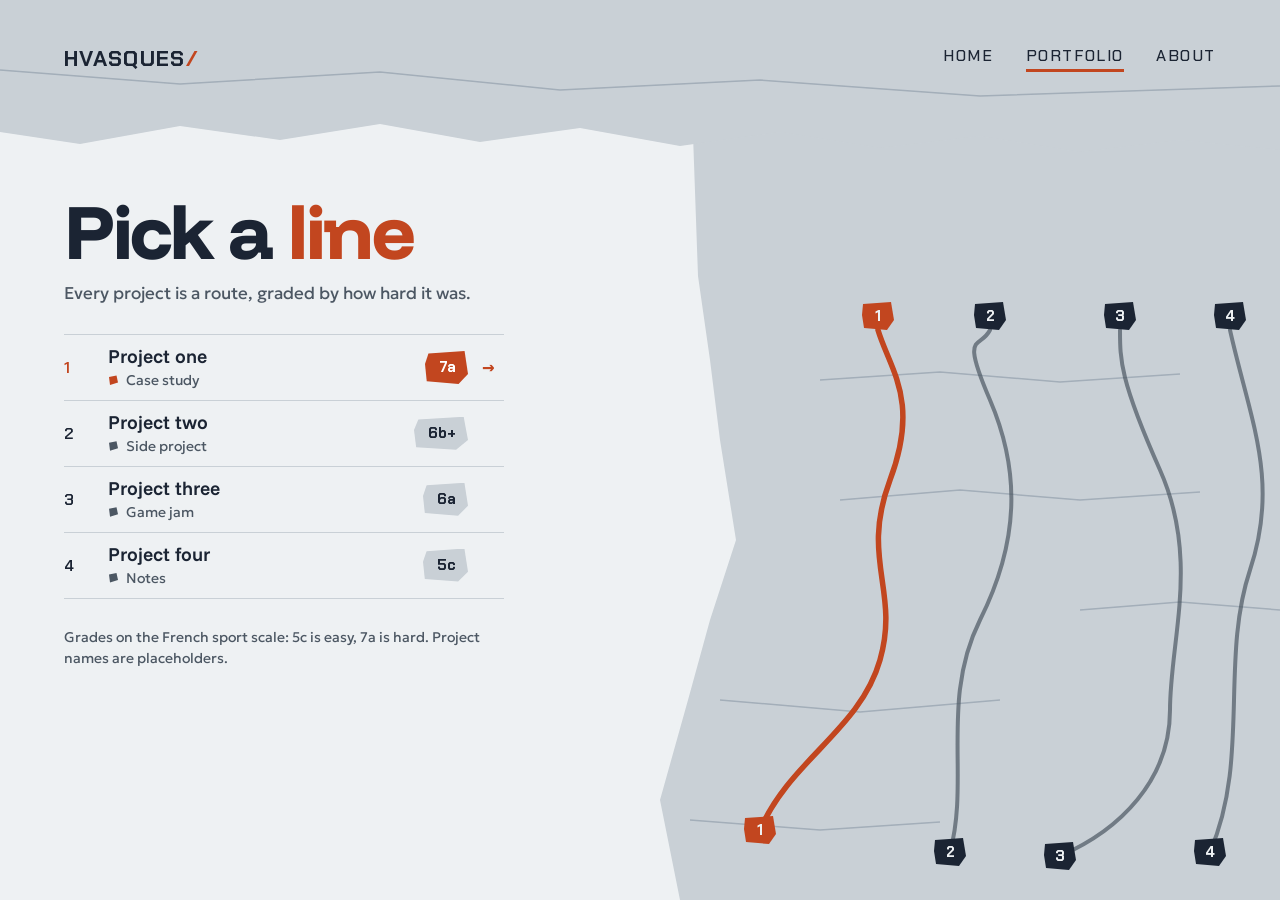
==== portfolio/index.html @ cdcd8acb "Constrói o site a partir do handoff: Home, Portfólio e modelo de projeto - tokens.css concentra core" ====
<!doctype html>
<html lang="en">
<head>
  <meta charset="utf-8">
  <meta name="viewport" content="width=device-width, initial-scale=1">
  <title>Portfolio — hvasques</title>
  <meta name="description" content="Every project is a route, graded by how hard it was.">
  <link rel="preconnect" href="https://fonts.googleapis.com">
  <link rel="preconnect" href="https://fonts.gstatic.com" crossorigin>
  <link rel="stylesheet" href="/assets/css/tokens.css">
  <link rel="stylesheet" href="/assets/css/base.css">
  <link rel="stylesheet" href="/assets/css/portfolio.css">
  <script type="module" src="/assets/js/pages/portfolio.js"></script>
</head>
<body>
  <rock-roof></rock-roof>
  <div class="rock wall wall--topo"></div>
  <site-header current="portfolio"></site-header>

  <main class="content content--portfolio">
    <div class="copy--portfolio">
      <div class="intro">
        <h1 class="title title--sm">Pick a <span class="hl">line</span></h1>
        <p class="lede">Every project is a route, graded by how hard it was.</p>
      </div>

      <!-- Rows are built from assets/js/data/projects.js -->
      <div class="routes" data-routes></div>

      <p class="note">Grades on the French sport scale: 5c is easy, 7a is hard. Project names are placeholders.</p>
    </div>
  </main>
</body>
</html>
---- assets/css/tokens.css ----
/* ==========================================================================
   Design tokens: the ONE file to edit to restyle the whole site.
   Colors, fonts, scale and shapes. Every other CSS and JS file reads these.
   ========================================================================== */

/* Fonts are loaded here so that swapping a family is a one-file change:
   edit this URL and the matching --font-* variable below. */
@import url("https://fonts.googleapis.com/css2?family=Chakra+Petch:wght@500;600;700&family=Funnel+Display:wght@700;800&family=Funnel+Sans:wght@400;500;600&family=Geologica:wght@400;500&display=swap");

:root {
  /* ---- Colors (palette: Alpenglow) ---- */
  --ground:  #EEF1F3; /* page background */
  --surface: #C9D0D6; /* rock (roof, walls), inactive grade badge, list rules */
  --ink:     #1B2433; /* text */
  --muted:   #4C5763; /* secondary text, inactive routes and holds */
  --texture: #A3AEB9; /* strata lines and decorative holds. Never for text */
  --path:    #C2461F; /* the ONLY "go here" color. Alternative: Rooftop #D9121A */
  --on-path: #FFFFFF; /* text on top of --path */

  /* ---- Fonts ---- */
  --font-ui:    "Chakra Petch", sans-serif;       /* logo, menu, buttons, grades, route numbers */
  --font-title: "Funnel Display", sans-serif;     /* page titles (h1) */
  --font-name:  "Funnel Sans", sans-serif;        /* project names, section headings */
  --font-body:  "Geologica", system-ui, sans-serif;

  /* ---- Scale ----
     The rock is drawn on a 1280 x 760 design frame. --u is the size of one
     frame unit: the frame is scaled to FIT inside the window, never stretched.
     Whatever space is left over (ultrawide or very tall windows) is filled
     with extra rock segments. See assets/js/components/rock.js. */
  --u-min: 0.75px; /* the rock never gets smaller than this */
  --u-max: 1.5px;  /* nor bigger, so it doesn't balloon on huge monitors */
  --u: clamp(var(--u-min), min(100vw / 1280, 100vh / 760), var(--u-max));

  /* ---- Layout ---- */
  --gutter: 64px; /* side padding of the page; the menu ends this far from the edge */

  /* ---- Shapes (all flat, sharp corners) ---- */
  --shape-button: polygon(0 0, 100% 0, calc(100% - 14px) 100%, 0 100%);
  --shape-grade:  polygon(8% 8%, 92% 0, 100% 70%, 78% 100%, 4% 92%, 0 40%);
  --shape-marker: polygon(10% 20%, 85% 5%, 100% 75%, 20% 100%);
}
---- assets/css/base.css ----
/* ==========================================================================
   Shared styles: page frame, rock, header, and the small reusable pieces
   (title, label, grade badge, button, holds). No colors or fonts are written
   here directly; they all come from tokens.css.
   ========================================================================== */

*, *::before, *::after { box-sizing: border-box; }

body {
  position: relative;
  margin: 0;
  /* At least one window tall, so the walls always reach the floor */
  min-height: max(100vh, calc(760 * var(--u)));
  background: var(--ground);
  color: var(--ink);
  font-family: var(--font-body);
}

a { color: var(--ink); }
a:hover { color: var(--path); }
:focus-visible { outline: 2px solid var(--ink); outline-offset: 2px; }

/* ---- Rock (drawn by assets/js/components/rock.js) ----------------------- */
/* Layers: walls 0, roof 1, content 2, header 3 */

.rock {
  position: absolute;
  overflow: hidden;
  pointer-events: none;
}
.rock > svg {
  position: absolute;
  inset: 0;
  width: 100%;
  height: 100%;
  display: block;
}
.rock__fill { fill: var(--surface); }
.rock__strata polyline {
  fill: none;
  stroke: var(--texture);
  stroke-width: 1.5;
  vector-effect: non-scaling-stroke;
}

rock-roof {
  display: block;
  z-index: 1;
  top: 0;
  left: 0;
  width: 100%;
  height: calc(152 * var(--u));
}

.wall {
  z-index: 0;
  top: 0;
  right: 0;
  height: 100%;
}

/* ---- Holds (shapes live in assets/js/components/holds.js) ---------------- */

.hold { fill: var(--texture); }          /* decoration on the rock */
.hold--route { fill: var(--path); }      /* a hold on the highlighted route */
.hold--badge { fill: var(--ink); }       /* route-number badge on the topo */
.hold--section { fill: var(--muted); transition: fill 0.25s ease; }
.hold--badge.is-on,
.hold--section.is-on { fill: var(--path); }

/* ---- Header (rendered by assets/js/components/header.js) ----------------- */

site-header {
  position: absolute;
  z-index: 3;
  top: 0;
  left: 0;
  right: 0;
  display: flex;
  flex-wrap: wrap;
  align-items: center;
  justify-content: space-between;
  gap: 16px 64px;
  padding: 44px var(--gutter) 0;
}

.brand {
  font-family: var(--font-ui);
  font-weight: 700;
  font-size: 22px;
  letter-spacing: 0.06em;
  text-transform: uppercase;
  text-decoration: none;
}
.brand a { text-decoration: none; }
.brand ol {
  display: flex;
  flex-wrap: wrap;
  align-items: baseline;
  margin: 0;
  padding: 0;
  list-style: none;
}
.brand .crumb-mid { color: var(--muted); }
.brand .crumb-mid:hover { color: var(--path); }
.slash { color: var(--path); }

.nav {
  display: flex;
  flex-wrap: wrap;
  gap: 32px;
  font-family: var(--font-ui);
  font-weight: 500;
  font-size: 16px;
  letter-spacing: 0.1em;
  text-transform: uppercase;
}
.nav a { padding-bottom: 6px; text-decoration: none; }
.nav a[aria-current="page"] { box-shadow: inset 0 -3px 0 var(--path); }

/* ---- Content ------------------------------------------------------------- */

.content {
  position: relative;
  z-index: 2;
  /* Starts under the roof: tied to the roof's height so it never overlaps */
  padding: calc(152 * var(--u) + var(--content-gap, 55px)) var(--gutter) 56px;
}

.title {
  margin: 0;
  font-family: var(--font-title);
  font-weight: 800;
  font-size: clamp(56px, 8vw, 104px);
  line-height: 0.92;
  letter-spacing: -0.03em;
}
.title--sm { font-size: clamp(48px, 6vw, 80px); }
.hl { color: var(--path); }

.lede {
  margin: 0;
  font-size: 19px;
  line-height: 1.55;
  color: var(--muted);
}

/* Label: plain text with a hold-shaped marker in front */
.label {
  display: inline-flex;
  align-items: center;
  gap: 8px;
  font-size: 14px;
  color: var(--muted);
}
.label::before {
  content: "";
  flex: none;
  width: 10px;
  height: 10px;
  background: var(--muted);
  clip-path: var(--shape-marker);
}
.label--on::before,
.is-on .label::before { background: var(--path); }

/* Grade badge: a grade inside a hold shape */
.grade {
  font-family: var(--font-ui);
  font-weight: 700;
  font-size: 15px;
  line-height: 1;
  padding: 9px 12px 9px 14px;
  background: var(--surface);
  color: var(--ink);
  clip-path: var(--shape-grade);
}
.grade--on,
.is-on .grade { background: var(--path); color: var(--on-path); }
.grade--lg { font-size: 18px; padding: 11px 14px 11px 16px; }

/* Primary button: the right edge is cut on a diagonal */
.btn {
  display: inline-block;
  align-self: flex-start;
  padding: 18px 38px 18px 24px;
  font-family: var(--font-ui);
  font-weight: 600;
  font-size: 16px;
  letter-spacing: 0.08em;
  text-transform: uppercase;
  text-decoration: none;
  background: var(--path);
  color: var(--on-path);
  clip-path: var(--shape-button);
}
.btn:hover { color: var(--on-path); }

@media (prefers-reduced-motion: reduce) {
  *, *::before, *::after { animation: none !important; transition: none !important; }
}

@media (max-width: 860px) {
  :root { --gutter: 20px; }
  .nav { gap: 18px; }
}
---- assets/css/portfolio.css ----
/* Portfolio: list of projects on the left, topo wall on the right */

.content--portfolio { --content-gap: 43px; padding-bottom: 48px; }

.wall--topo { width: calc(720 * var(--u)); }

.copy--portfolio {
  display: flex;
  flex-direction: column;
  gap: 28px;
  max-width: 440px;
}
.copy--portfolio .intro { display: flex; flex-direction: column; gap: 14px; }
.copy--portfolio .lede { font-size: 17px; }
.note { margin: 0; font-size: 14px; line-height: 1.5; color: var(--muted); }

/* ---- Project rows (built by assets/js/pages/portfolio.js) ---- */

.routes {
  display: flex;
  flex-direction: column;
  border-top: 1px solid var(--surface);
}
.row {
  display: grid;
  grid-template-columns: 30px minmax(0, 1fr) auto 16px;
  align-items: center;
  gap: 14px;
  min-height: 44px;
  padding: 11px 6px 11px 0;
  border-bottom: 1px solid var(--surface);
  color: var(--ink);
  text-decoration: none;
  transition: background-color 0.15s ease;
}
.row:hover {
  color: var(--ink);
  background: color-mix(in srgb, var(--surface) 35%, transparent);
}
.row__n {
  font-family: var(--font-ui);
  font-weight: 600;
  font-size: 16px;
}
.row__body { display: flex; flex-direction: column; gap: 4px; min-width: 0; }
.row__name {
  font-family: var(--font-name);
  font-weight: 600;
  font-size: 19px;
  line-height: 1.1;
}
.row__arrow {
  font-family: var(--font-ui);
  font-weight: 700;
  font-size: 18px;
  line-height: 1;
  color: var(--path);
  opacity: 0;
}
.row.is-on .row__n { color: var(--path); }
.row.is-on .row__arrow { opacity: 1; }

/* ---- Topo ---- */

.topo-route {
  fill: none;
  stroke: var(--muted);
  stroke-width: 4;
  stroke-linecap: round;
  opacity: 0.7;
}
.topo-route--on {
  stroke: var(--path);
  stroke-width: 5.5;
  opacity: 1;
}
.topo-num {
  fill: var(--ground);
  font-family: var(--font-ui);
  font-weight: 700;
  font-size: 15px;
  text-anchor: middle;
}

/* Not enough room for the wall next to the list */
@media (max-width: 1040px) { .wall--topo { display: none; } }
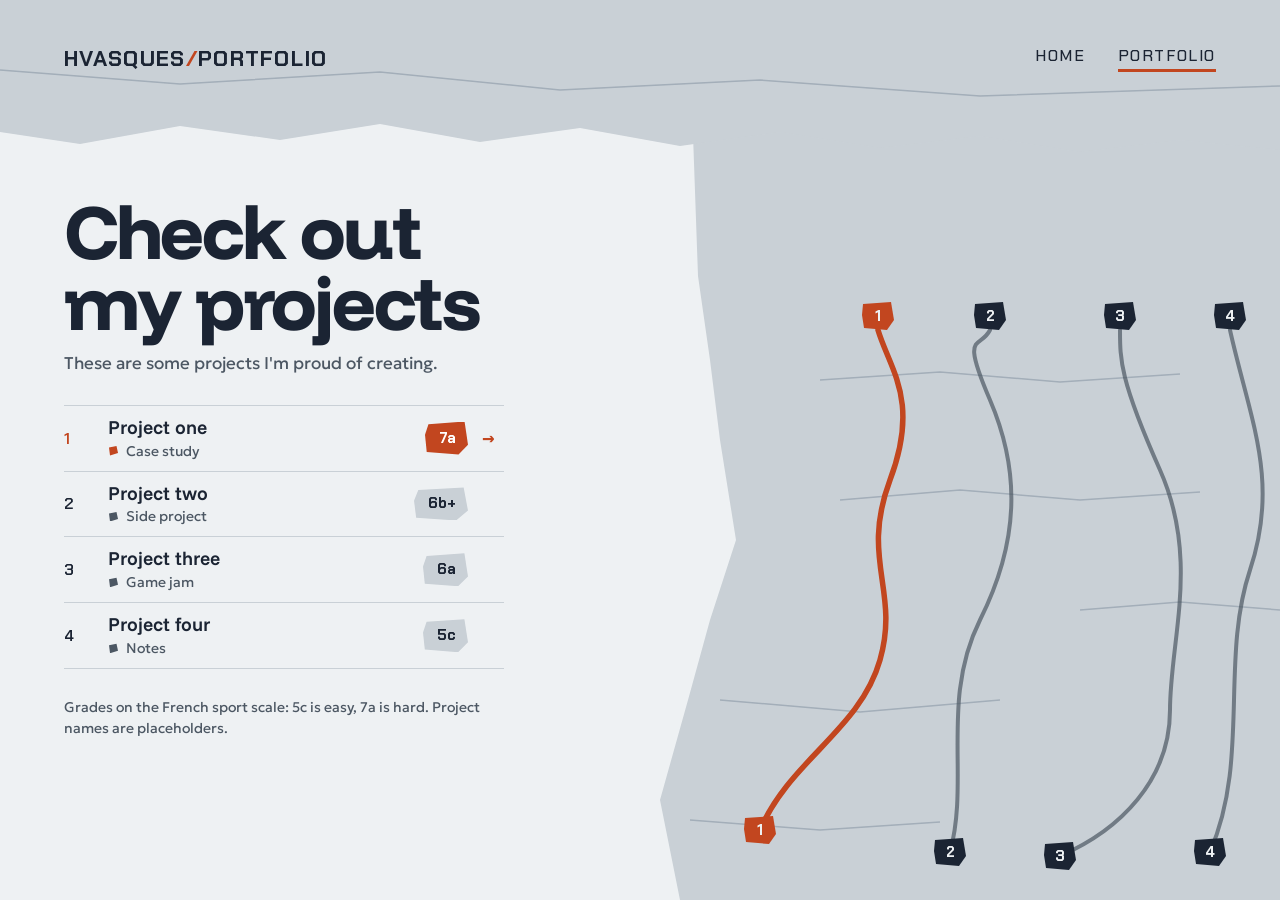
==== commit f9048344: "Portfólio: título 'Check out my projects' e nova linha de apresentação Co-Authored-By: Claude <norep" ====
--- a/portfolio/index.html
+++ b/portfolio/index.html
@@ -4,7 +4,7 @@
   <meta charset="utf-8">
   <meta name="viewport" content="width=device-width, initial-scale=1">
   <title>Portfolio — hvasques</title>
-  <meta name="description" content="Every project is a route, graded by how hard it was.">
+  <meta name="description" content="Some projects Higor Vasques is proud of creating.">
   <link rel="preconnect" href="https://fonts.googleapis.com">
   <link rel="preconnect" href="https://fonts.gstatic.com" crossorigin>
   <link rel="stylesheet" href="/assets/css/tokens.css">
@@ -20,8 +20,8 @@
   <main class="content content--portfolio">
     <div class="copy--portfolio">
       <div class="intro">
-        <h1 class="title title--sm">Pick a <span class="hl">line</span></h1>
-        <p class="lede">Every project is a route, graded by how hard it was.</p>
+        <h1 class="title title--sm">Check out my projects</h1>
+        <p class="lede">These are some projects I'm proud of creating.</p>
       </div>
 
       <!-- Rows are built from assets/js/data/projects.js -->
--- a/assets/css/tokens.css
+++ b/assets/css/tokens.css
@@ -39,4 +39,6 @@
   --shape-button: polygon(0 0, 100% 0, calc(100% - 14px) 100%, 0 100%);
   --shape-grade:  polygon(8% 8%, 92% 0, 100% 70%, 78% 100%, 4% 92%, 0 40%);
   --shape-marker: polygon(10% 20%, 85% 5%, 100% 75%, 20% 100%);
+  /* Pointer tag (like the "KMON!" cursor), with its tip at the top-right */
+  --shape-tag:    polygon(100% 0, calc(100% - 14px) 7px, 0 7px, 8px 100%, calc(100% - 7px) 100%, calc(100% - 7px) 14px);
 }
--- a/assets/css/base.css
+++ b/assets/css/base.css
@@ -6,11 +6,24 @@
 
 *, *::before, *::after { box-sizing: border-box; }
 
+html {
+  /* If the browser lets you scroll past the top or bottom of the page, what
+     shows beyond it is rock (a continuation of the roof), not a pale gap */
+  background: var(--surface);
+}
+/* With a mouse or trackpad, no rubber-band scrolling at all. Phones keep
+   theirs, because it is also how pull-to-refresh works. */
+@media (hover: hover) {
+  html, body { overscroll-behavior: none; }
+}
+
 body {
   position: relative;
   margin: 0;
-  /* At least one window tall, so the walls always reach the floor */
+  /* At least one window tall, so the walls always reach the floor.
+     svh = the window height on phones while the address bar is showing */
   min-height: max(100vh, calc(760 * var(--u)));
+  min-height: max(100svh, calc(760 * var(--u)));
   background: var(--ground);
   color: var(--ink);
   font-family: var(--font-body);
@@ -67,6 +80,14 @@
 .hold--section { fill: var(--muted); transition: fill 0.25s ease; }
 .hold--badge.is-on,
 .hold--section.is-on { fill: var(--path); }
+/* A number (or arrow) written on a badge */
+.hold-num {
+  fill: var(--ground);
+  font-family: var(--font-ui);
+  font-weight: 700;
+  font-size: 15px;
+  text-anchor: middle;
+}
 
 /* ---- Header (rendered by assets/js/components/header.js) ----------------- */
 
@@ -125,7 +146,10 @@
   z-index: 2;
   /* Starts under the roof: tied to the roof's height so it never overlaps */
   padding: calc(152 * var(--u) + var(--content-gap, 55px)) var(--gutter) 56px;
-}
+  /* The empty part of this box lies over the walls: let the mouse through */
+  pointer-events: none;
+}
+.content > * { pointer-events: auto; }
 
 .title {
   margin: 0;
@@ -195,12 +219,19 @@
   clip-path: var(--shape-button);
 }
 .btn:hover { color: var(--on-path); }
+.btn--sm { padding: 11px 28px 11px 16px; font-size: 13px; }
 
 @media (prefers-reduced-motion: reduce) {
   *, *::before, *::after { animation: none !important; transition: none !important; }
 }
 
+/* ---- Phones and narrow windows --------------------------------------------
+   One breakpoint for the whole site. Below it: no walls (each page's CSS
+   hides its own), and the header is only the menu, without the logo and
+   breadcrumb, which don't fit beside it. */
 @media (max-width: 860px) {
   :root { --gutter: 20px; }
-  .nav { gap: 18px; }
-}
+  site-header { justify-content: flex-end; }
+  .brand { display: none; }
+  .nav { gap: 22px; }
+}
--- a/assets/css/portfolio.css
+++ b/assets/css/portfolio.css
@@ -33,7 +33,8 @@
   text-decoration: none;
   transition: background-color 0.15s ease;
 }
-.row:hover {
+.row:hover,
+.row.is-hot { /* is-hot: its route is being hovered on the wall */
   color: var(--ink);
   background: color-mix(in srgb, var(--surface) 35%, transparent);
 }
@@ -59,6 +60,11 @@
 }
 .row.is-on .row__n { color: var(--path); }
 .row.is-on .row__arrow { opacity: 1; }
+/* Touch screens have no hover to select a row, so every project that has a
+   page shows its arrow, and one tap opens it */
+@media (hover: none) {
+  .row[href] .row__arrow { opacity: 1; }
+}
 
 /* ---- Topo ---- */
 
@@ -74,13 +80,18 @@
   stroke-width: 5.5;
   opacity: 1;
 }
-.topo-num {
-  fill: var(--ground);
-  font-family: var(--font-ui);
-  font-weight: 700;
-  font-size: 15px;
-  text-anchor: middle;
+
+/* Invisible hover/click areas over each route (the wall itself ignores the mouse) */
+.topo-hit path {
+  fill: none;
+  stroke: transparent;
+  stroke-width: 30;
+  stroke-linecap: round;
+  pointer-events: stroke;
 }
+.topo-hit .hold { fill: transparent; pointer-events: all; }
+.topo-hit { outline: none; }
+.wall--topo { user-select: none; -webkit-user-select: none; }
 
 /* Not enough room for the wall next to the list */
 @media (max-width: 1040px) { .wall--topo { display: none; } }
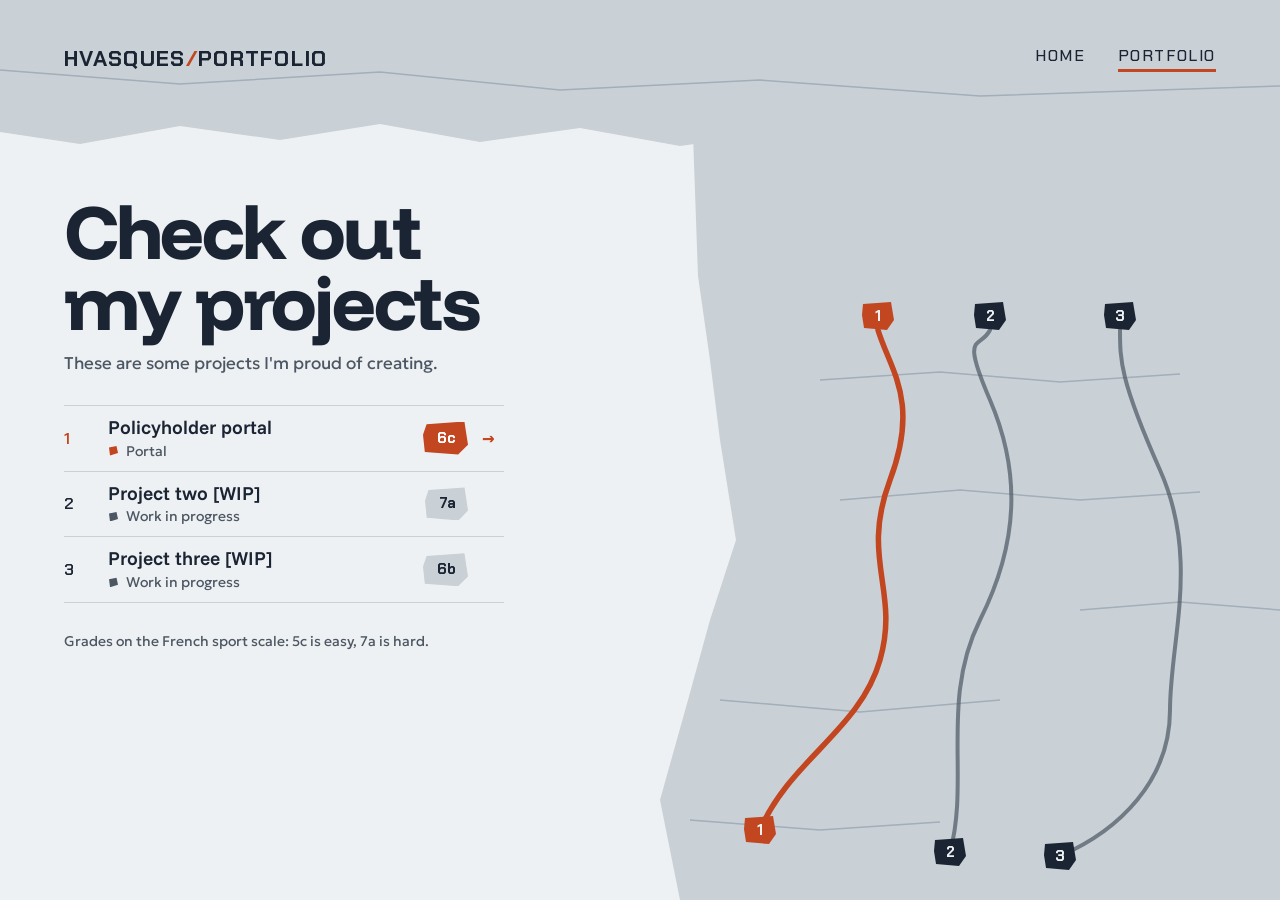
==== commit 542dc00c: "Projeto 1: página do Policyholder portal com capturas; projetos 2 e 3 como [WIP] Substitui o placeho" ====
--- a/portfolio/index.html
+++ b/portfolio/index.html
@@ -27,7 +27,7 @@
       <!-- Rows are built from assets/js/data/projects.js -->
       <div class="routes" data-routes></div>
 
-      <p class="note">Grades on the French sport scale: 5c is easy, 7a is hard. Project names are placeholders.</p>
+      <p class="note">Grades on the French sport scale: 5c is easy, 7a is hard.</p>
     </div>
   </main>
 </body>
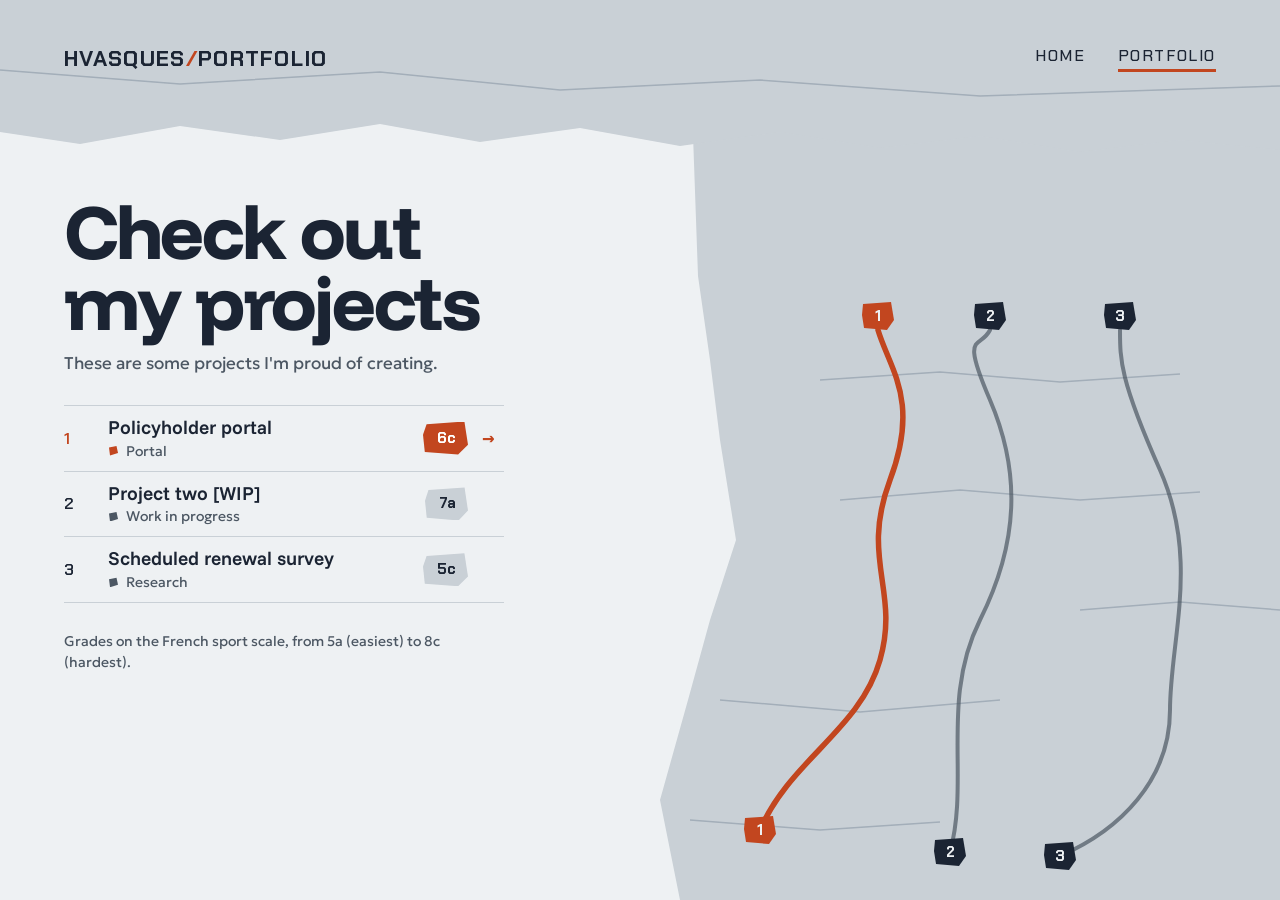
==== commit 411842ce: "Projeto 3: página do Scheduled renewal survey (grau 5c); nota de graus de 5a a 8c O projeto 2 contin" ====
--- a/portfolio/index.html
+++ b/portfolio/index.html
@@ -27,7 +27,7 @@
       <!-- Rows are built from assets/js/data/projects.js -->
       <div class="routes" data-routes></div>
 
-      <p class="note">Grades on the French sport scale: 5c is easy, 7a is hard.</p>
+      <p class="note">Grades on the French sport scale, from 5a (easiest) to 8c (hardest).</p>
     </div>
   </main>
 </body>
